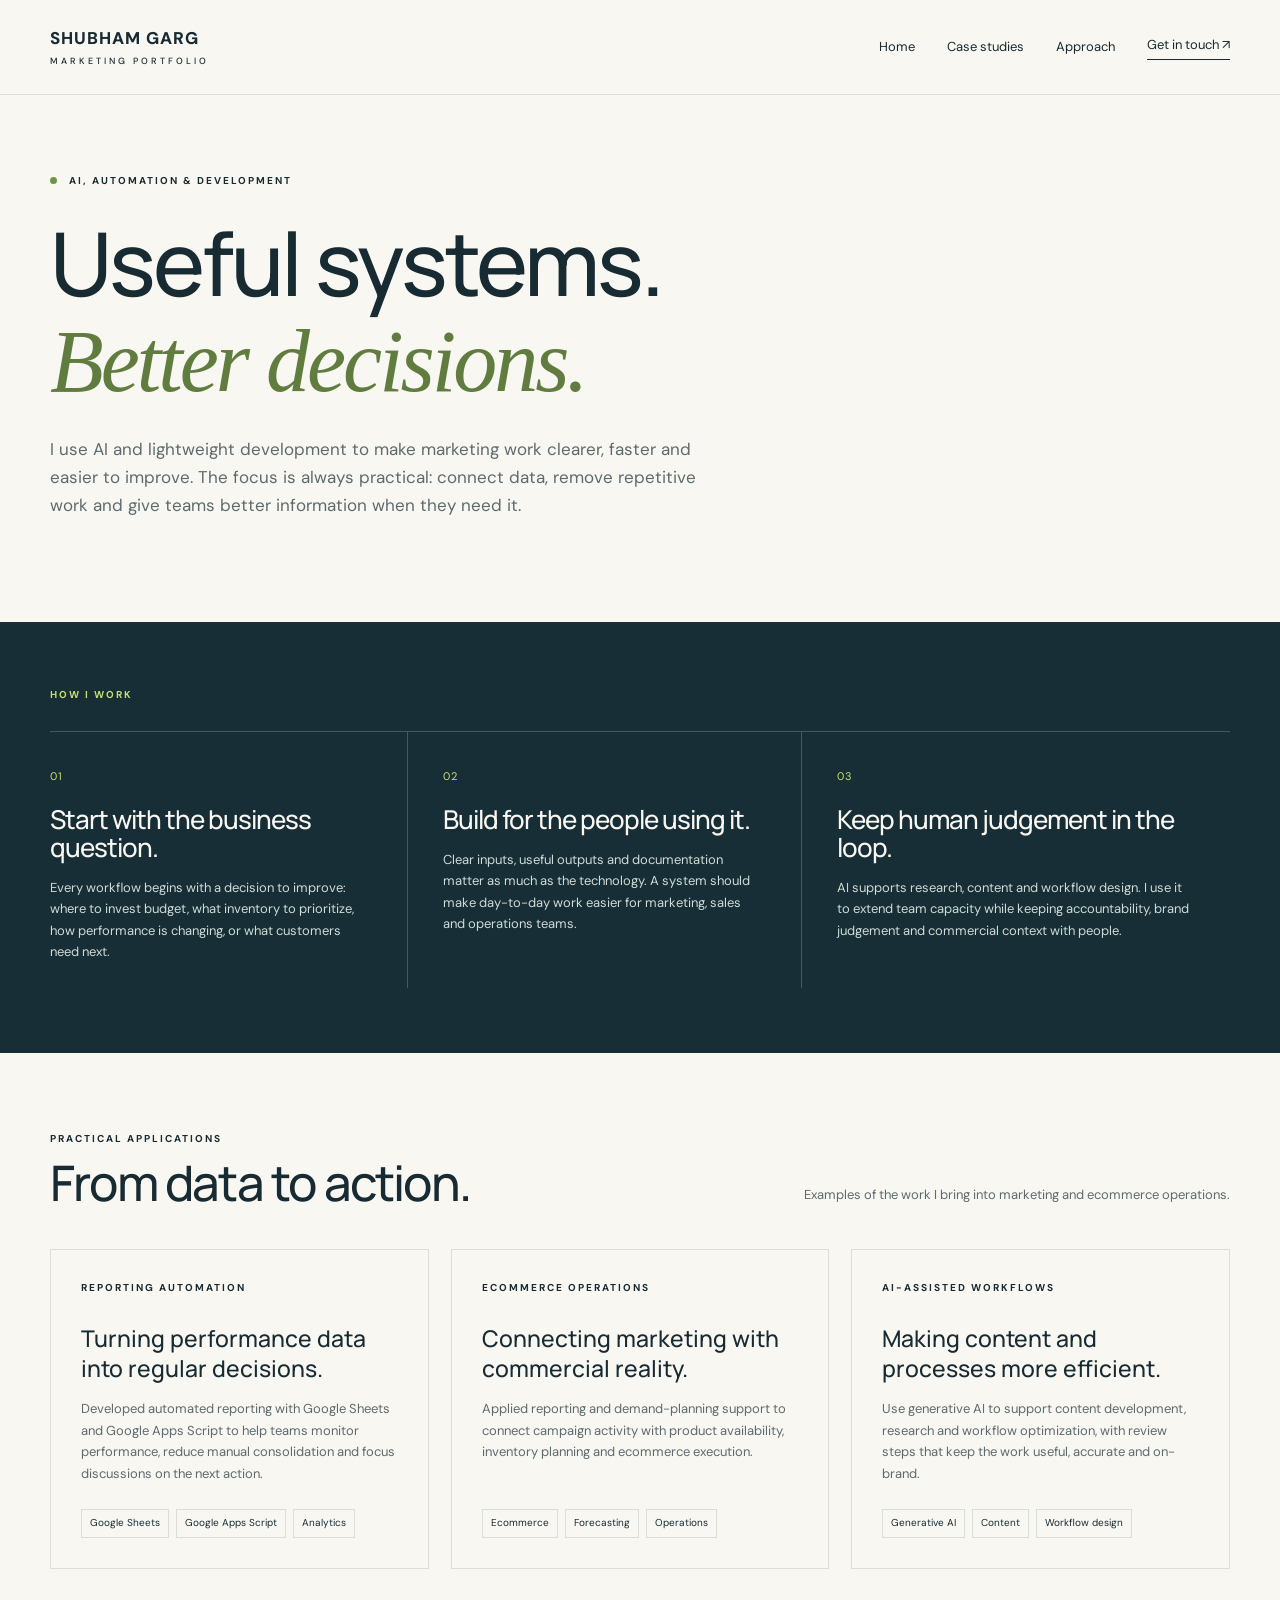
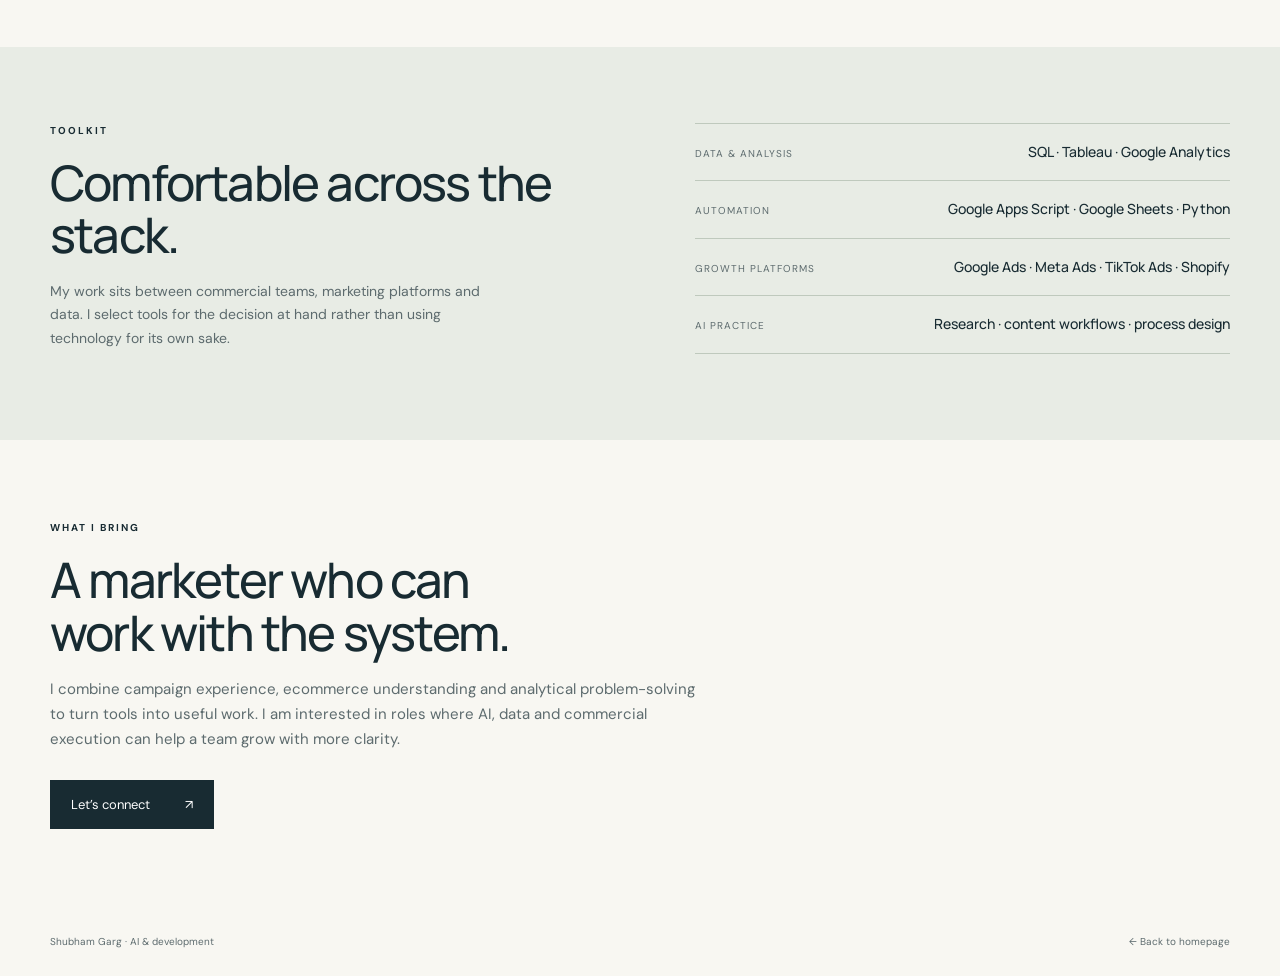
==== ai-development.html @ 8129e5fc "Add AI and development portfolio page" ====
<!doctype html>
<html lang="en">
<head>
  <meta charset="utf-8"><meta name="viewport" content="width=device-width, initial-scale=1">
  <title>AI & Development | Shubham Garg</title>
  <meta name="description" content="How Shubham Garg uses AI, analytics and automation to improve marketing and ecommerce work.">
  <link rel="stylesheet" href="styles.css"><link rel="stylesheet" href="ai-development.css">
</head>
<body>
<a class="skip" href="#main">Skip to content</a>
<header><a class="wordmark" href="index.html">SHUBHAM GARG<span>MARKETING PORTFOLIO</span></a><nav aria-label="Main navigation"><a href="index.html">Home</a><a href="portfolio.html">Case studies</a><a href="#approach">Approach</a><a class="nav-contact" href="index.html#contact">Get in touch ↗</a></nav></header>
<main id="main">
  <section class="ai-hero wrap"><p class="eyebrow"><span class="dot"></span> AI, AUTOMATION & DEVELOPMENT</p><h1>Useful systems.<br><em>Better decisions.</em></h1><p>I use AI and lightweight development to make marketing work clearer, faster and easier to improve. The focus is always practical: connect data, remove repetitive work and give teams better information when they need it.</p></section>
  <section id="approach" class="ai-principles"><div class="wrap"><p class="eyebrow">HOW I WORK</p><div class="principle-grid"><article><span>01</span><h2>Start with the business question.</h2><p>Every workflow begins with a decision to improve: where to invest budget, what inventory to prioritize, how performance is changing, or what customers need next.</p></article><article><span>02</span><h2>Build for the people using it.</h2><p>Clear inputs, useful outputs and documentation matter as much as the technology. A system should make day-to-day work easier for marketing, sales and operations teams.</p></article><article><span>03</span><h2>Keep human judgement in the loop.</h2><p>AI supports research, content and workflow design. I use it to extend team capacity while keeping accountability, brand judgement and commercial context with people.</p></article></div></div></section>
  <section class="section wrap"><div class="section-heading"><div><p class="eyebrow">PRACTICAL APPLICATIONS</p><h2>From data to action.</h2></div><p>Examples of the work I bring into marketing and ecommerce operations.</p></div><div class="application-grid"><article><p class="eyebrow">REPORTING AUTOMATION</p><h3>Turning performance data into regular decisions.</h3><p>Developed automated reporting with Google Sheets and Google Apps Script to help teams monitor performance, reduce manual consolidation and focus discussions on the next action.</p><div class="tags"><span>Google Sheets</span><span>Google Apps Script</span><span>Analytics</span></div></article><article><p class="eyebrow">ECOMMERCE OPERATIONS</p><h3>Connecting marketing with commercial reality.</h3><p>Applied reporting and demand-planning support to connect campaign activity with product availability, inventory planning and ecommerce execution.</p><div class="tags"><span>Ecommerce</span><span>Forecasting</span><span>Operations</span></div></article><article><p class="eyebrow">AI-ASSISTED WORKFLOWS</p><h3>Making content and processes more efficient.</h3><p>Use generative AI to support content development, research and workflow optimization, with review steps that keep the work useful, accurate and on-brand.</p><div class="tags"><span>Generative AI</span><span>Content</span><span>Workflow design</span></div></article></div></section>
  <section class="toolkit"><div class="wrap toolkit-grid"><div><p class="eyebrow">TOOLKIT</p><h2>Comfortable across the stack.</h2><p>My work sits between commercial teams, marketing platforms and data. I select tools for the decision at hand rather than using technology for its own sake.</p></div><div class="tool-list"><div><span>Data & analysis</span><strong>SQL · Tableau · Google Analytics</strong></div><div><span>Automation</span><strong>Google Apps Script · Google Sheets · Python</strong></div><div><span>Growth platforms</span><strong>Google Ads · Meta Ads · TikTok Ads · Shopify</strong></div><div><span>AI practice</span><strong>Research · content workflows · process design</strong></div></div></div></section>
  <section class="ai-close wrap"><p class="eyebrow">WHAT I BRING</p><h2>A marketer who can<br>work with the system.</h2><p>I combine campaign experience, ecommerce understanding and analytical problem-solving to turn tools into useful work. I am interested in roles where AI, data and commercial execution can help a team grow with more clarity.</p><a class="button" href="index.html#contact">Let’s connect <span>↗</span></a></section>
</main>
<footer class="wrap"><span>Shubham Garg · AI & development</span><a href="index.html">← Back to homepage</a></footer>
</body></html>
---- styles.css ----
@import url('https://fonts.googleapis.com/css2?family=DM+Sans:wght@400;500;600;700&family=Manrope:wght@400;500;600;700;800&display=swap');
:root{--ink:#182b32;--paper:#f8f7f2;--muted:#5d6b6e;--line:#d9deda;--green:#c7df70;--navy:#172e37}*{box-sizing:border-box}html{scroll-behavior:smooth;scroll-padding-top:90px}body{margin:0;background:var(--paper);color:var(--ink);font-family:'DM Sans',Arial,sans-serif;line-height:1.65}a{color:inherit;text-decoration:none}a:hover{text-decoration:underline;text-underline-offset:5px}button,summary,a{-webkit-tap-highlight-color:transparent}a:focus-visible,summary:focus-visible{outline:3px solid #769b27;outline-offset:6px}.wrap{max-width:1240px;width:calc(100% - 100px);margin:auto}header{max-width:1440px;margin:auto;padding:27px 50px;display:flex;align-items:center;justify-content:space-between;border-bottom:1px solid var(--line);gap:24px}.wordmark{font-size:17px;font-weight:800;letter-spacing:1px;line-height:1.35}.wordmark span{display:block;font-size:9px;letter-spacing:3px;font-weight:500;margin-top:5px}nav{display:flex;gap:32px;align-items:center;font-size:13px}.nav-contact{border-bottom:1px solid;padding-bottom:4px}.hero{display:grid;grid-template-columns:1.4fr 1fr;gap:70px;padding-block:82px 76px;align-items:center}.eyebrow{font-size:10px;letter-spacing:2px;font-weight:700;line-height:1.6}.dot{display:inline-block;width:7px;height:7px;background:#739444;border-radius:50%;margin-right:8px}h1,h2,h3,h4,p{margin-top:0}h1,h2{font-family:Manrope,Arial,sans-serif;font-weight:500;letter-spacing:-3px;line-height:1.08}h1{font-size:clamp(48px,6vw,82px);margin:28px 0}em{font-family:Georgia,serif;font-weight:400}h1 em{color:#617c3f}.role{font-size:18px;font-weight:600;margin-bottom:14px}.intro{max-width:540px;color:var(--muted);font-size:15px}.actions{display:flex;gap:28px;align-items:center;margin-top:30px}.button{background:var(--ink);color:white;padding:14px 21px;font-size:13px;display:inline-flex;gap:35px;align-items:center}.button:hover{background:#314b53;text-decoration:none}.text-link{font-size:13px;border-bottom:1px solid;padding-bottom:5px}.hero-panel{background:var(--navy);color:var(--paper);min-height:446px;padding:29px;position:relative;overflow:hidden}.hero-panel>.eyebrow{color:#d0dbd5}.orb{height:275px;position:relative;display:grid;place-items:center}.orb:before,.orb i,.orb b{content:'';position:absolute;width:215px;height:215px;border:1px solid #c7df7070;border-radius:50%;transform:rotate(-30deg) scaleX(.56)}.orb i{transform:rotate(30deg) scaleX(.56)}.orb b{transform:rotate(90deg) scaleX(.56)}.orb:after{content:'';position:absolute;width:190px;height:190px;background:radial-gradient(circle,#c7df7014,transparent 65%);border-radius:50%;border:1px solid #c7df7033}.orb span{font-family:Georgia,serif;font-size:61px;font-style:italic;color:var(--green)}.panel-bottom{border-top:1px solid #ffffff26;padding-top:20px;display:flex;justify-content:space-between;align-items:end}.panel-bottom>span{font-family:Manrope,sans-serif;line-height:1.3;font-size:22px}.panel-bottom small{font-size:10px;color:#b9c8cb;text-align:right}.results{border-top:1px solid var(--line);border-bottom:1px solid var(--line);display:grid;grid-template-columns:1.25fr 1fr 1fr 1fr;gap:30px;padding-block:32px;align-items:center}.results h2{font-size:23px;letter-spacing:-.7px;margin-bottom:0}.results-label .eyebrow{font-size:8px;display:block;margin-bottom:12px}.results strong{font-family:Manrope,sans-serif;font-size:42px;font-weight:500;line-height:1.2}.results p{font-size:12px;margin:7px 0 0}.results small{font-size:10px;color:var(--muted)}.brands{padding-block:42px 58px}.brands>.eyebrow{color:var(--muted)}.brands>div{display:flex;justify-content:space-between;gap:20px;align-items:center;flex-wrap:wrap;font-family:Manrope,sans-serif;font-size:19px;font-weight:700;margin:22px 0}.fine{font-size:10px;color:var(--muted);margin-bottom:0}.section{padding-block:78px}.work{background:#eef0ea}.section-heading{display:flex;justify-content:space-between;align-items:end;gap:40px;margin-bottom:40px}h2{font-size:clamp(32px,4vw,49px);letter-spacing:-1.8px;margin-bottom:0}.section-heading>p{font-size:13px;color:var(--muted);margin-bottom:4px}.cases{display:grid;grid-template-columns:1fr 1fr;gap:24px;margin-bottom:30px}.case{background:var(--paper);border:1px solid #dce0d7}.case-banner{height:145px;padding:25px 28px;display:flex;align-items:end;justify-content:space-between;position:relative;overflow:hidden;background:var(--tone);color:var(--on,#fff)}.case-banner:after{content:'';width:200px;height:200px;border:1px solid currentColor;border-radius:50%;position:absolute;right:-50px;top:-75px;opacity:.15}.case-brand{font-family:Georgia,serif;font-size:32px;line-height:1.15;max-width:80%}.case-number{font-size:11px;opacity:.7}.case-body{padding:25px 28px}.case-meta{font-size:10px;letter-spacing:.5px;color:var(--muted)}.case h3{font-size:20px;line-height:1.3;font-weight:500;margin:10px 0}.case-description{font-size:13px;color:var(--muted);margin-bottom:18px}.outcome{display:flex;align-items:baseline;gap:11px;border-top:1px solid var(--line);padding-top:17px;margin-bottom:14px}.outcome strong{font:500 27px Manrope,sans-serif}.outcome span{font-size:11px;color:var(--muted)}details{font-size:13px}summary{cursor:pointer;font-size:12px;font-weight:600;list-style:none;display:flex;justify-content:space-between}summary:after{content:'+';font-size:17px}details[open] summary:after{content:'−'}details p{margin:15px 0 0;color:var(--muted)}.jobs{border-top:1px solid var(--line)}.job{display:grid;grid-template-columns:30% 1fr;gap:40px;padding:30px 0;border-bottom:1px solid var(--line)}.job .date{font-size:11px;letter-spacing:.5px;color:var(--muted)}.job h3{font-size:20px;font-weight:500;margin-bottom:4px}.job h4{font-size:14px;margin:0 0 12px;font-weight:500}.job p,.job li{font-size:13px;color:var(--muted)}.job ul{margin:0;padding-left:17px}.job li+li{margin-top:6px}.job-location{display:block;font-size:11px;margin-top:8px;color:var(--muted)}.about{background:#ecefe9}.about-grid{display:grid;grid-template-columns:1.25fr 1fr;gap:100px}.about-intro{color:var(--muted);font-size:14px;margin:24px 0 30px}.skill-group{padding:20px 0;border-top:1px solid #cdd5ca}.skill-group h3,.education>h3{font-size:13px;margin-bottom:12px}.skill-group p{font-size:13px;color:var(--muted);margin:0}.chips{display:flex;flex-wrap:wrap;gap:7px}.chips span{font-size:11px;border:1px solid #cbd3c7;padding:5px 9px}.education{padding-top:6px}.education article{padding:13px 0;border-bottom:1px solid #cdd5ca}.education small{font-size:9px;color:var(--muted);letter-spacing:1px}.education h4{font-weight:500;font-size:16px;margin:5px 0}.education p{font-size:12px;color:var(--muted);margin-bottom:0}.cert-title{margin-top:25px}.contact{background:var(--navy);color:var(--paper);padding:75px 0}.contact .eyebrow{color:var(--green)}.contact h2{font-size:clamp(37px,5vw,64px);margin:25px 0}.contact h2 em{color:var(--green)}.contact p:not(.eyebrow){font-size:14px;color:#b9c8cb}.email{display:inline-block;font-size:clamp(15px,2.5vw,28px);border-bottom:1px solid #7b8c8d;padding-bottom:6px;margin:9px 0 28px}.contact-links{display:flex;gap:27px;font-size:12px}.contact-links span{margin-left:auto;color:#b9c8cb}footer{display:flex;justify-content:space-between;gap:15px;font-size:10px;padding-block:25px;color:var(--muted)}.skip{position:absolute;top:-100px;background:white;padding:10px;z-index:2}.skip:focus{top:5px}@media(min-width:1500px){.hero{padding-block:100px}}@media(max-width:900px){.wrap{width:calc(100% - 48px)}header{padding:23px 24px}nav{gap:17px}.hero{gap:28px;padding-block:50px}.hero-panel{min-height:400px;padding:23px}.orb{height:235px}.results{grid-template-columns:1fr 1fr}.results-label{grid-column:1/-1}.about-grid{gap:45px}.section-heading{align-items:start}.section-heading>p{max-width:220px}.case-brand{font-size:27px}}@media(max-width:600px){header{align-items:start;flex-direction:column;gap:17px}nav{width:100%;justify-content:space-between;font-size:11px;gap:9px}.hero{grid-template-columns:1fr;gap:35px}.hero h1{font-size:58px}.hero-panel{min-height:340px}.orb{height:200px}.orb:before,.orb i,.orb b{height:175px;width:175px}.orb:after{width:155px;height:155px}.results{gap:25px 15px}.results strong{font-size:34px}.results>div:last-child{grid-column:2}.results-label{grid-column:auto}.results-label h2{font-size:22px}.brands>div{font-size:16px;justify-content:start;column-gap:25px}.section{padding-block:50px}.section-heading{display:block;margin-bottom:27px}.section-heading>p{max-width:none;margin-top:20px}.cases{grid-template-columns:1fr}.case-banner{height:128px}.job{grid-template-columns:1fr;gap:13px;padding:25px 0}.job-location{display:inline;margin-left:8px}.about-grid{grid-template-columns:1fr;gap:30px}.contact{padding:50px 0}footer{flex-wrap:wrap}footer>span:nth-child(2){display:none}}@media(prefers-reduced-motion:reduce){html{scroll-behavior:auto}}@media print{header,.hero-panel,.actions,.contact,footer,summary{display:none}.wrap{width:100%}.section{padding:20px 0}.cases{display:block}.case{break-inside:avoid;margin-bottom:15px}details>p{display:block!important}body{background:#fff}.case-banner{height:auto;color:#000;background:white}.hero{display:block;padding:20px 0}}
---- ai-development.css ----
.ai-hero{padding:78px 0 86px;max-width:1240px}.ai-hero h1{font-size:clamp(50px,7vw,88px);margin:26px 0}.ai-hero>p:last-child{max-width:680px;font-size:17px;color:var(--muted)}.ai-principles{background:var(--navy);color:var(--paper);padding:65px 0}.ai-principles .eyebrow{color:var(--green)}.principle-grid{display:grid;grid-template-columns:repeat(3,1fr);gap:0;margin-top:28px;border-top:1px solid #ffffff33}.principle-grid article{padding:30px 35px 12px 0;margin-right:35px;border-right:1px solid #ffffff33}.principle-grid article:last-child{border:0;margin-right:0}.principle-grid span{font-size:11px;color:var(--green);letter-spacing:1px}.principle-grid h2{font-size:26px;letter-spacing:-1px;margin:16px 0}.principle-grid p{font-size:13px;color:#d0dbd5}.application-grid{display:grid;grid-template-columns:repeat(3,1fr);gap:22px}.application-grid article{border:1px solid var(--line);padding:30px;display:flex;flex-direction:column;min-height:300px}.application-grid h3{font:500 23px Manrope,Arial,sans-serif;line-height:1.3;margin:18px 0 14px}.application-grid article>p:not(.eyebrow){font-size:13px;color:var(--muted);margin-bottom:auto}.tags{display:flex;flex-wrap:wrap;gap:7px;margin-top:25px}.tags span{border:1px solid var(--line);font-size:10px;padding:5px 8px}.toolkit{background:#e8ece5;padding:76px 0}.toolkit-grid{display:grid;grid-template-columns:1fr 1fr;gap:110px}.toolkit h2{margin:18px 0}.toolkit p:not(.eyebrow){font-size:14px;color:var(--muted);max-width:430px}.tool-list{border-top:1px solid #bfc9bd}.tool-list div{padding:18px 0;border-bottom:1px solid #bfc9bd;display:flex;justify-content:space-between;gap:25px;align-items:baseline}.tool-list span{font-size:10px;letter-spacing:1px;text-transform:uppercase;color:var(--muted)}.tool-list strong{font:500 14px Manrope,Arial,sans-serif;text-align:right}.ai-close{padding:80px 0}.ai-close h2{margin:18px 0}.ai-close>p:not(.eyebrow){color:var(--muted);max-width:650px;font-size:15px;margin-bottom:28px}@media(max-width:800px){.principle-grid,.application-grid,.toolkit-grid{grid-template-columns:1fr}.principle-grid article{border-right:0;border-bottom:1px solid #ffffff33;margin:0;padding:26px 0}.toolkit-grid{gap:35px}.application-grid article{min-height:auto}.ai-hero{padding:52px 0}.tool-list div{display:block}.tool-list strong{display:block;text-align:left;margin-top:6px}.ai-close{padding:55px 0}}
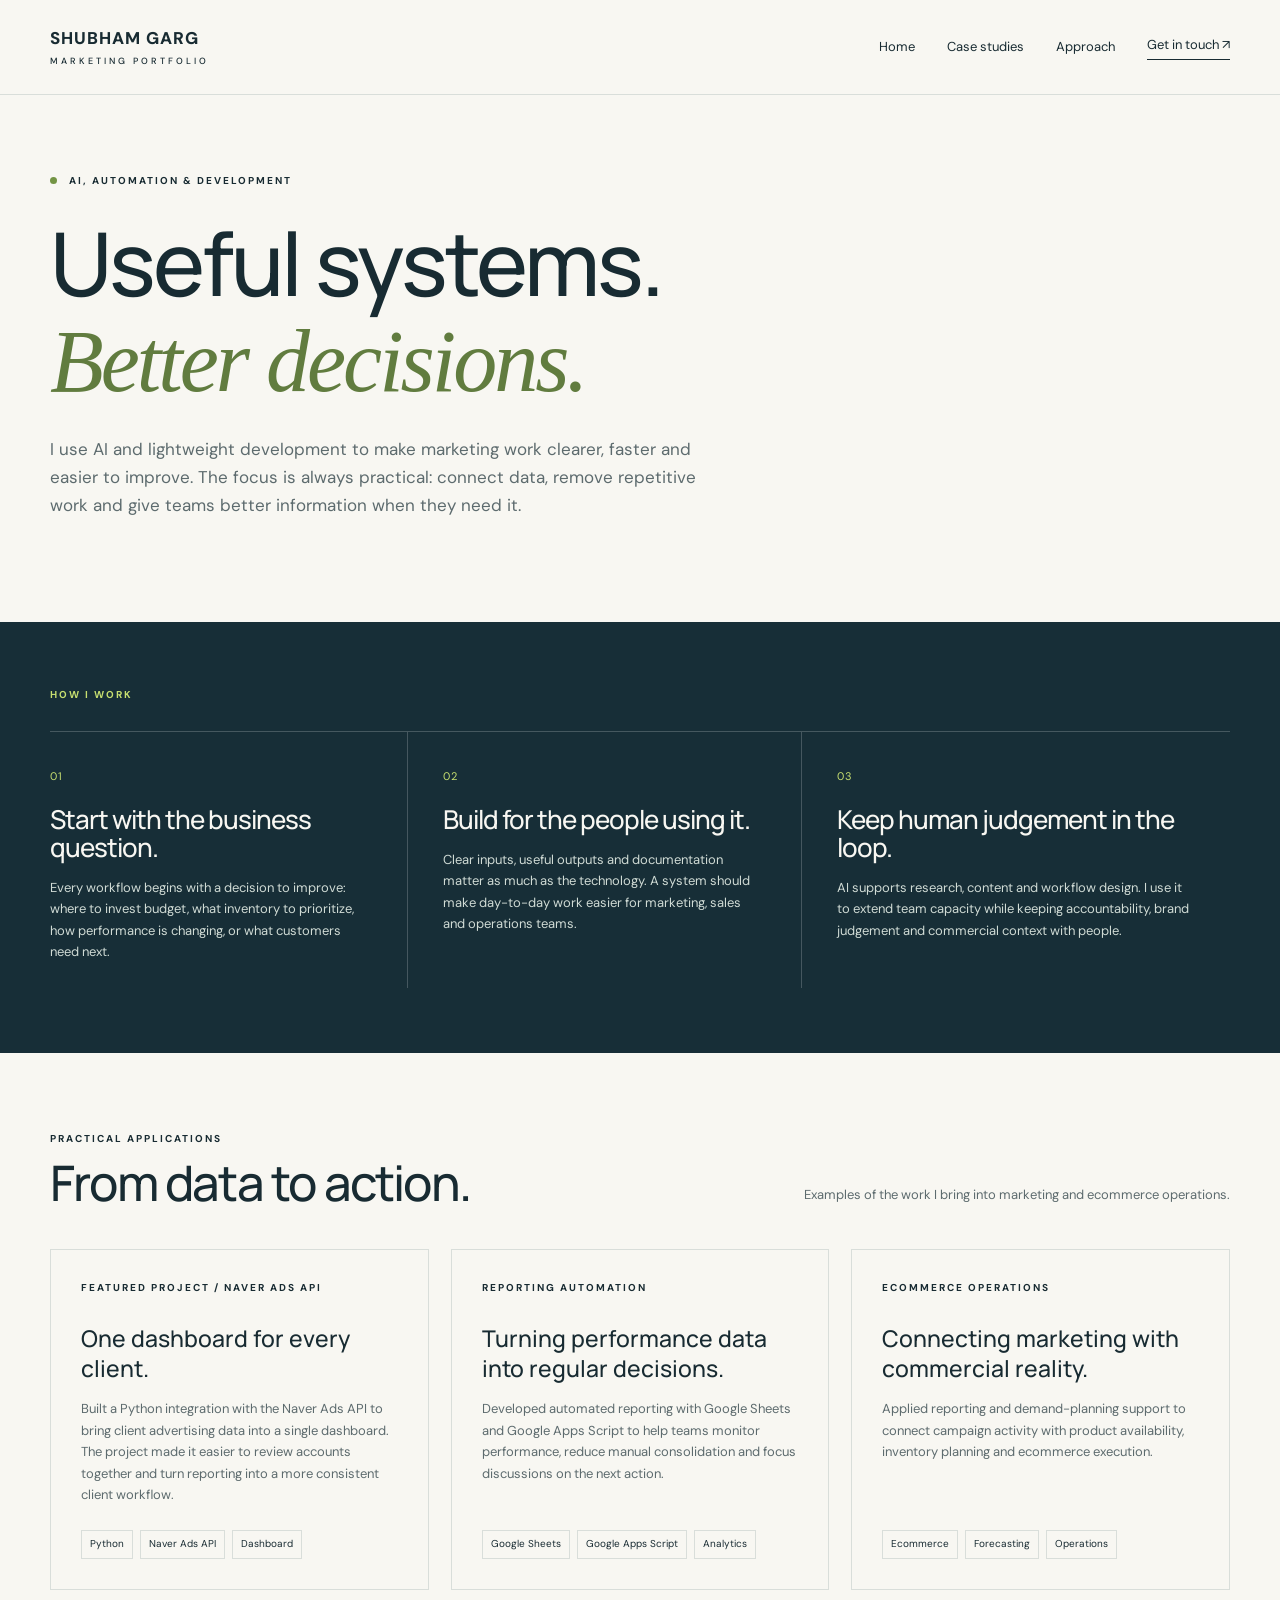
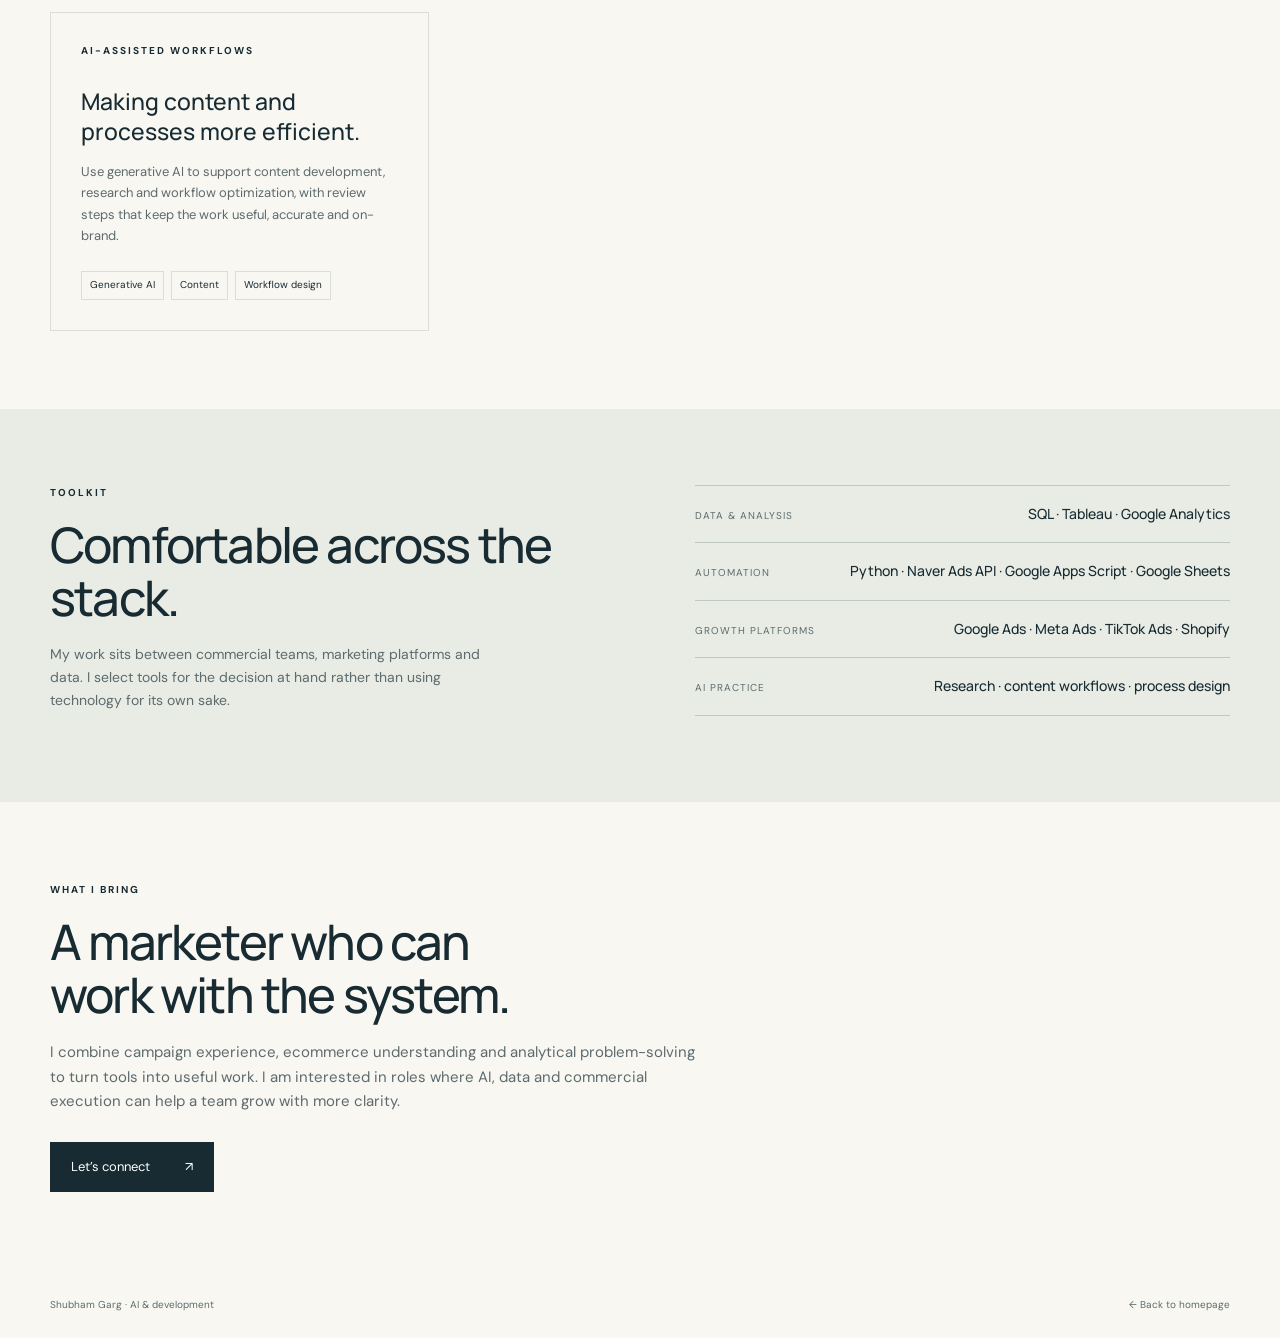
==== commit e2d997c0: "Feature Naver Ads API dashboard project" ====
--- a/ai-development.html
+++ b/ai-development.html
@@ -12,8 +12,8 @@
 <main id="main">
   <section class="ai-hero wrap"><p class="eyebrow"><span class="dot"></span> AI, AUTOMATION & DEVELOPMENT</p><h1>Useful systems.<br><em>Better decisions.</em></h1><p>I use AI and lightweight development to make marketing work clearer, faster and easier to improve. The focus is always practical: connect data, remove repetitive work and give teams better information when they need it.</p></section>
   <section id="approach" class="ai-principles"><div class="wrap"><p class="eyebrow">HOW I WORK</p><div class="principle-grid"><article><span>01</span><h2>Start with the business question.</h2><p>Every workflow begins with a decision to improve: where to invest budget, what inventory to prioritize, how performance is changing, or what customers need next.</p></article><article><span>02</span><h2>Build for the people using it.</h2><p>Clear inputs, useful outputs and documentation matter as much as the technology. A system should make day-to-day work easier for marketing, sales and operations teams.</p></article><article><span>03</span><h2>Keep human judgement in the loop.</h2><p>AI supports research, content and workflow design. I use it to extend team capacity while keeping accountability, brand judgement and commercial context with people.</p></article></div></div></section>
-  <section class="section wrap"><div class="section-heading"><div><p class="eyebrow">PRACTICAL APPLICATIONS</p><h2>From data to action.</h2></div><p>Examples of the work I bring into marketing and ecommerce operations.</p></div><div class="application-grid"><article><p class="eyebrow">REPORTING AUTOMATION</p><h3>Turning performance data into regular decisions.</h3><p>Developed automated reporting with Google Sheets and Google Apps Script to help teams monitor performance, reduce manual consolidation and focus discussions on the next action.</p><div class="tags"><span>Google Sheets</span><span>Google Apps Script</span><span>Analytics</span></div></article><article><p class="eyebrow">ECOMMERCE OPERATIONS</p><h3>Connecting marketing with commercial reality.</h3><p>Applied reporting and demand-planning support to connect campaign activity with product availability, inventory planning and ecommerce execution.</p><div class="tags"><span>Ecommerce</span><span>Forecasting</span><span>Operations</span></div></article><article><p class="eyebrow">AI-ASSISTED WORKFLOWS</p><h3>Making content and processes more efficient.</h3><p>Use generative AI to support content development, research and workflow optimization, with review steps that keep the work useful, accurate and on-brand.</p><div class="tags"><span>Generative AI</span><span>Content</span><span>Workflow design</span></div></article></div></section>
-  <section class="toolkit"><div class="wrap toolkit-grid"><div><p class="eyebrow">TOOLKIT</p><h2>Comfortable across the stack.</h2><p>My work sits between commercial teams, marketing platforms and data. I select tools for the decision at hand rather than using technology for its own sake.</p></div><div class="tool-list"><div><span>Data & analysis</span><strong>SQL · Tableau · Google Analytics</strong></div><div><span>Automation</span><strong>Google Apps Script · Google Sheets · Python</strong></div><div><span>Growth platforms</span><strong>Google Ads · Meta Ads · TikTok Ads · Shopify</strong></div><div><span>AI practice</span><strong>Research · content workflows · process design</strong></div></div></div></section>
+  <section class="section wrap"><div class="section-heading"><div><p class="eyebrow">PRACTICAL APPLICATIONS</p><h2>From data to action.</h2></div><p>Examples of the work I bring into marketing and ecommerce operations.</p></div><div class="application-grid"><article><p class="eyebrow">FEATURED PROJECT / NAVER ADS API</p><h3>One dashboard for every client.</h3><p>Built a Python integration with the Naver Ads API to bring client advertising data into a single dashboard. The project made it easier to review accounts together and turn reporting into a more consistent client workflow.</p><div class="tags"><span>Python</span><span>Naver Ads API</span><span>Dashboard</span></div></article><article><p class="eyebrow">REPORTING AUTOMATION</p><h3>Turning performance data into regular decisions.</h3><p>Developed automated reporting with Google Sheets and Google Apps Script to help teams monitor performance, reduce manual consolidation and focus discussions on the next action.</p><div class="tags"><span>Google Sheets</span><span>Google Apps Script</span><span>Analytics</span></div></article><article><p class="eyebrow">ECOMMERCE OPERATIONS</p><h3>Connecting marketing with commercial reality.</h3><p>Applied reporting and demand-planning support to connect campaign activity with product availability, inventory planning and ecommerce execution.</p><div class="tags"><span>Ecommerce</span><span>Forecasting</span><span>Operations</span></div></article><article><p class="eyebrow">AI-ASSISTED WORKFLOWS</p><h3>Making content and processes more efficient.</h3><p>Use generative AI to support content development, research and workflow optimization, with review steps that keep the work useful, accurate and on-brand.</p><div class="tags"><span>Generative AI</span><span>Content</span><span>Workflow design</span></div></article></div></section>
+  <section class="toolkit"><div class="wrap toolkit-grid"><div><p class="eyebrow">TOOLKIT</p><h2>Comfortable across the stack.</h2><p>My work sits between commercial teams, marketing platforms and data. I select tools for the decision at hand rather than using technology for its own sake.</p></div><div class="tool-list"><div><span>Data & analysis</span><strong>SQL · Tableau · Google Analytics</strong></div><div><span>Automation</span><strong>Python · Naver Ads API · Google Apps Script · Google Sheets</strong></div><div><span>Growth platforms</span><strong>Google Ads · Meta Ads · TikTok Ads · Shopify</strong></div><div><span>AI practice</span><strong>Research · content workflows · process design</strong></div></div></div></section>
   <section class="ai-close wrap"><p class="eyebrow">WHAT I BRING</p><h2>A marketer who can<br>work with the system.</h2><p>I combine campaign experience, ecommerce understanding and analytical problem-solving to turn tools into useful work. I am interested in roles where AI, data and commercial execution can help a team grow with more clarity.</p><a class="button" href="index.html#contact">Let’s connect <span>↗</span></a></section>
 </main>
 <footer class="wrap"><span>Shubham Garg · AI & development</span><a href="index.html">← Back to homepage</a></footer>
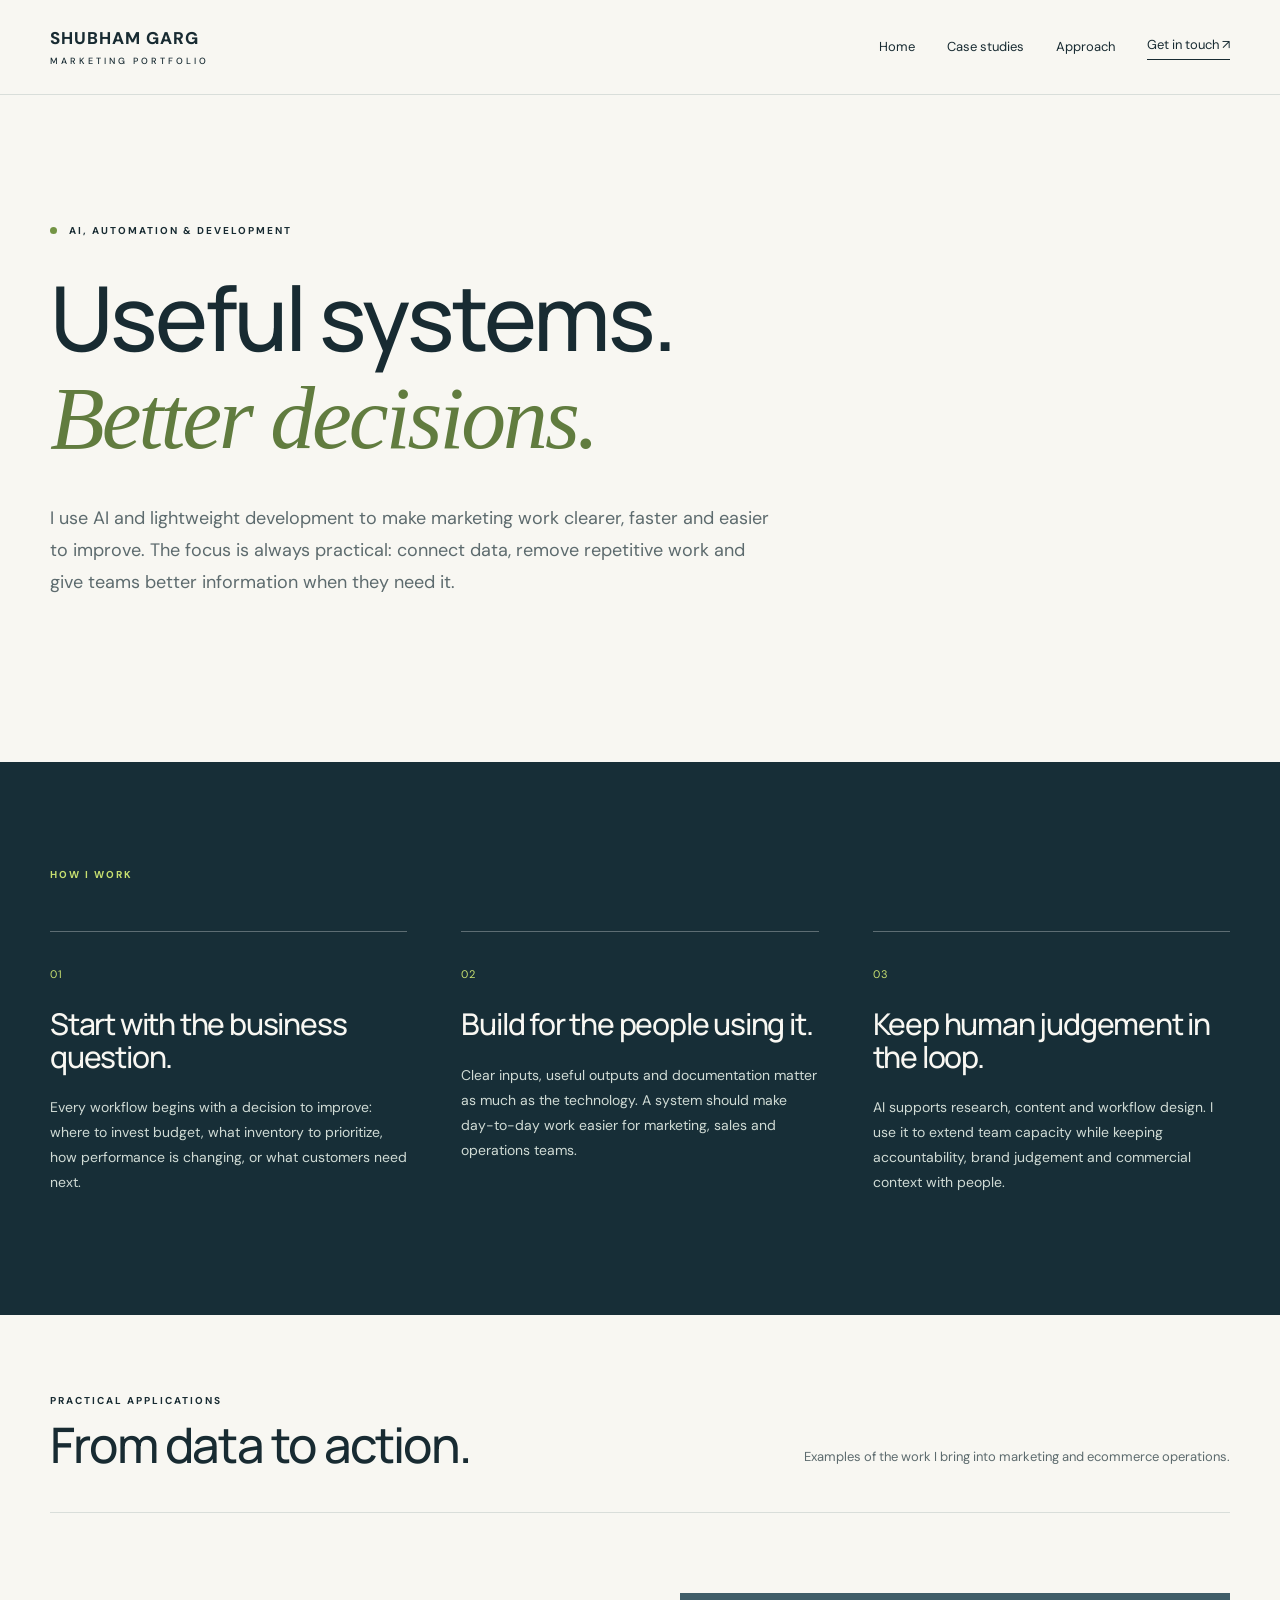
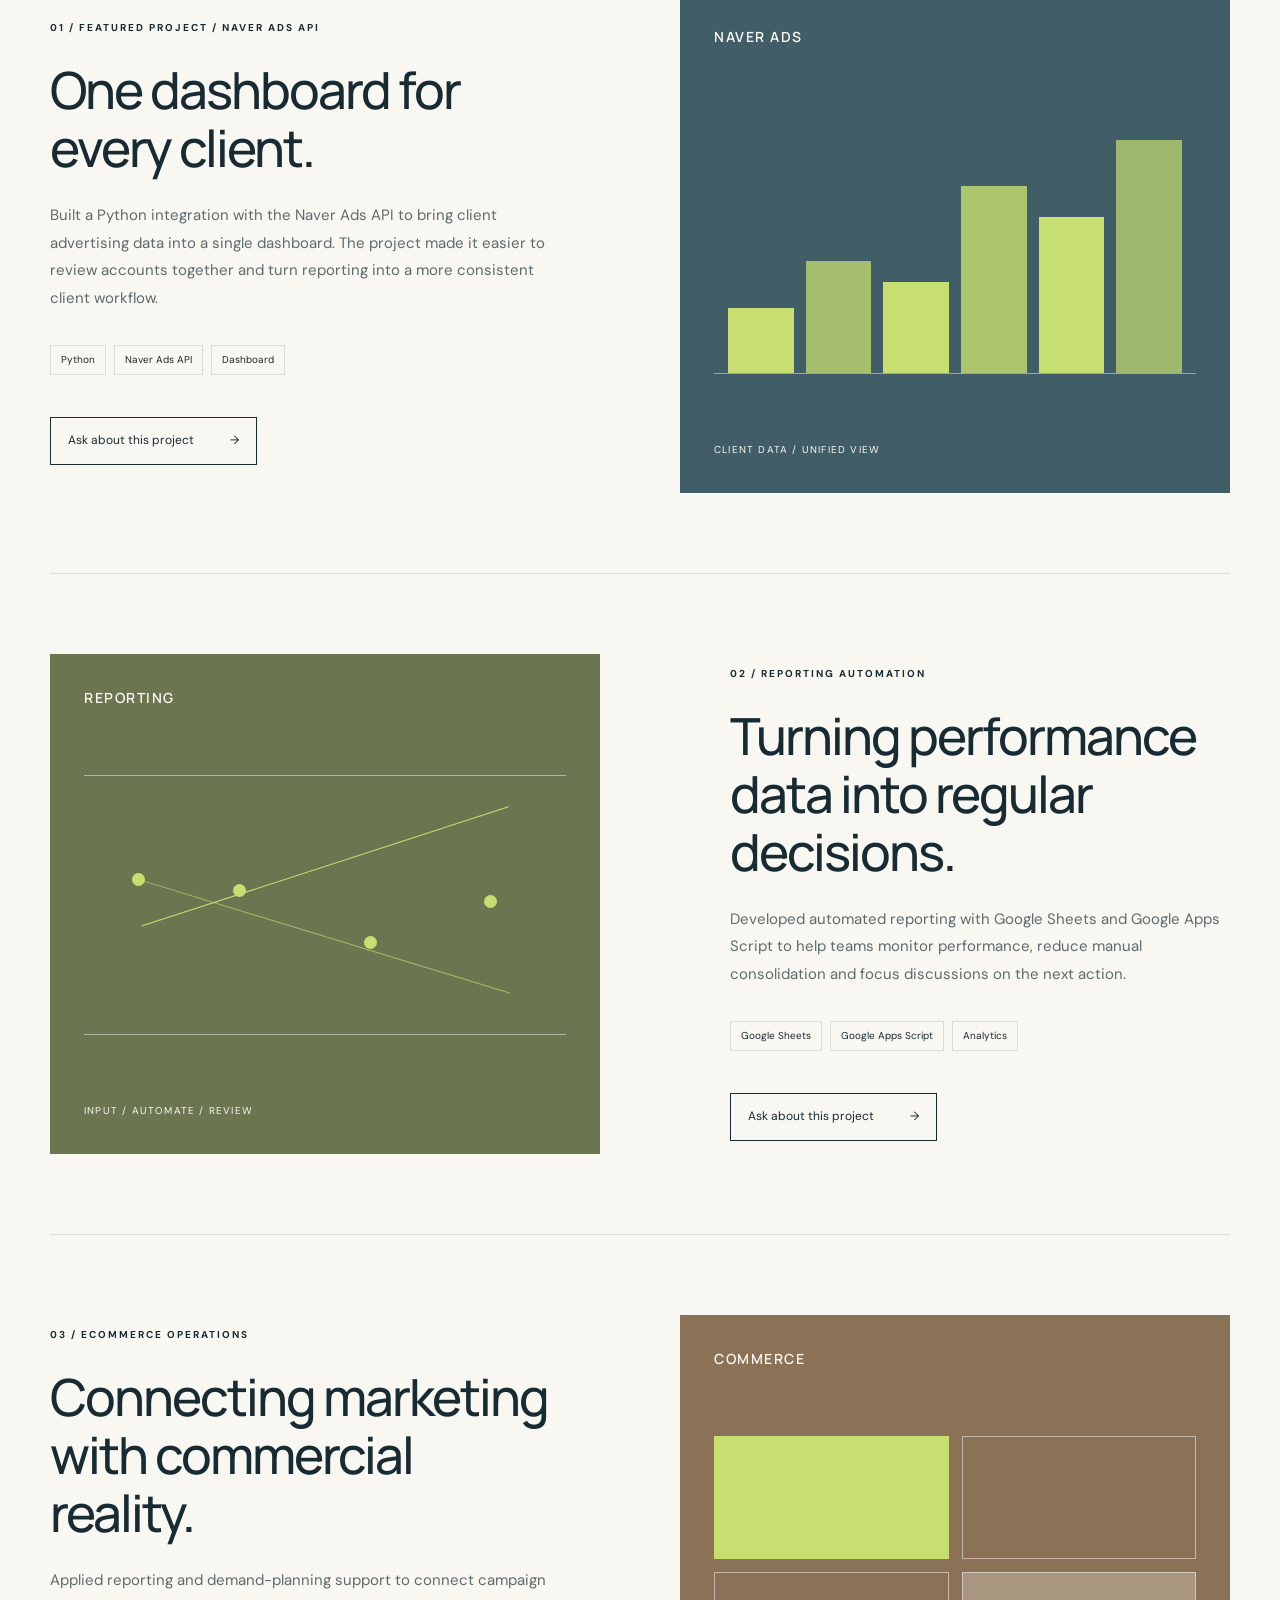
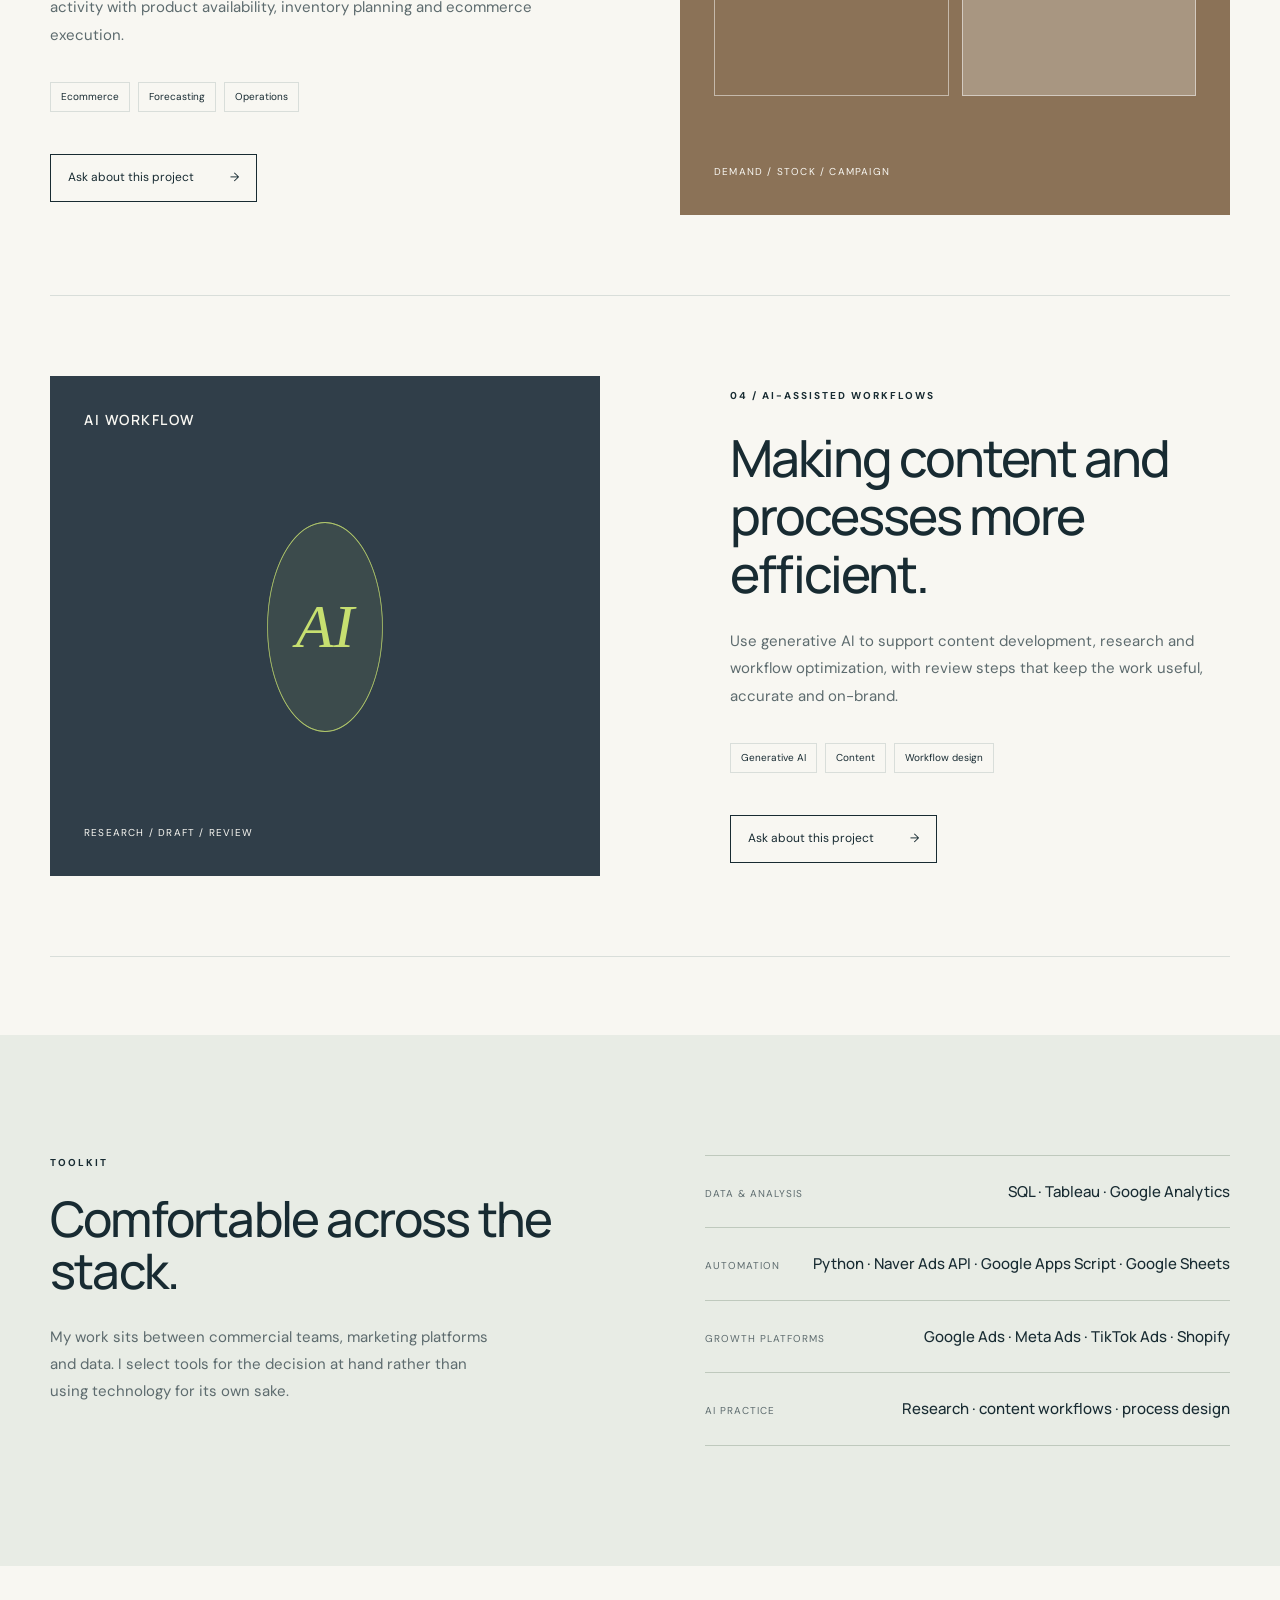
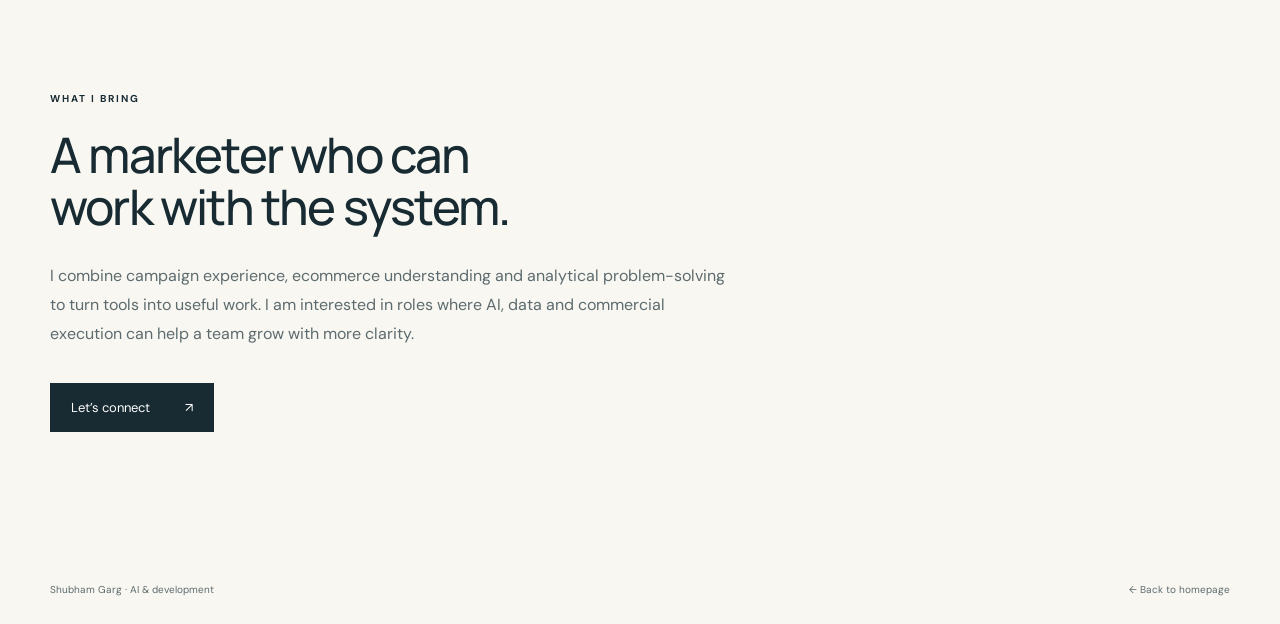
==== commit 2d349348: "Use spacious editorial sections for AI projects" ====
--- a/ai-development.html
+++ b/ai-development.html
@@ -12,7 +12,7 @@
 <main id="main">
   <section class="ai-hero wrap"><p class="eyebrow"><span class="dot"></span> AI, AUTOMATION & DEVELOPMENT</p><h1>Useful systems.<br><em>Better decisions.</em></h1><p>I use AI and lightweight development to make marketing work clearer, faster and easier to improve. The focus is always practical: connect data, remove repetitive work and give teams better information when they need it.</p></section>
   <section id="approach" class="ai-principles"><div class="wrap"><p class="eyebrow">HOW I WORK</p><div class="principle-grid"><article><span>01</span><h2>Start with the business question.</h2><p>Every workflow begins with a decision to improve: where to invest budget, what inventory to prioritize, how performance is changing, or what customers need next.</p></article><article><span>02</span><h2>Build for the people using it.</h2><p>Clear inputs, useful outputs and documentation matter as much as the technology. A system should make day-to-day work easier for marketing, sales and operations teams.</p></article><article><span>03</span><h2>Keep human judgement in the loop.</h2><p>AI supports research, content and workflow design. I use it to extend team capacity while keeping accountability, brand judgement and commercial context with people.</p></article></div></div></section>
-  <section class="section wrap"><div class="section-heading"><div><p class="eyebrow">PRACTICAL APPLICATIONS</p><h2>From data to action.</h2></div><p>Examples of the work I bring into marketing and ecommerce operations.</p></div><div class="application-grid"><article><p class="eyebrow">FEATURED PROJECT / NAVER ADS API</p><h3>One dashboard for every client.</h3><p>Built a Python integration with the Naver Ads API to bring client advertising data into a single dashboard. The project made it easier to review accounts together and turn reporting into a more consistent client workflow.</p><div class="tags"><span>Python</span><span>Naver Ads API</span><span>Dashboard</span></div></article><article><p class="eyebrow">REPORTING AUTOMATION</p><h3>Turning performance data into regular decisions.</h3><p>Developed automated reporting with Google Sheets and Google Apps Script to help teams monitor performance, reduce manual consolidation and focus discussions on the next action.</p><div class="tags"><span>Google Sheets</span><span>Google Apps Script</span><span>Analytics</span></div></article><article><p class="eyebrow">ECOMMERCE OPERATIONS</p><h3>Connecting marketing with commercial reality.</h3><p>Applied reporting and demand-planning support to connect campaign activity with product availability, inventory planning and ecommerce execution.</p><div class="tags"><span>Ecommerce</span><span>Forecasting</span><span>Operations</span></div></article><article><p class="eyebrow">AI-ASSISTED WORKFLOWS</p><h3>Making content and processes more efficient.</h3><p>Use generative AI to support content development, research and workflow optimization, with review steps that keep the work useful, accurate and on-brand.</p><div class="tags"><span>Generative AI</span><span>Content</span><span>Workflow design</span></div></article></div></section>
+  <section class="section wrap"><div class="section-heading"><div><p class="eyebrow">PRACTICAL APPLICATIONS</p><h2>From data to action.</h2></div><p>Examples of the work I bring into marketing and ecommerce operations.</p></div><div class="project-list"><article class="project-feature"><div class="project-copy"><p class="eyebrow">01 / FEATURED PROJECT / NAVER ADS API</p><h3>One dashboard for every client.</h3><p>Built a Python integration with the Naver Ads API to bring client advertising data into a single dashboard. The project made it easier to review accounts together and turn reporting into a more consistent client workflow.</p><div class="tags"><span>Python</span><span>Naver Ads API</span><span>Dashboard</span></div><a class="project-link" href="mailto:shubhamgarg.llb@gmail.com?subject=Naver%20Ads%20API%20dashboard">Ask about this project <span>→</span></a></div><div class="project-visual naver-visual" aria-label="Abstract visual representing an advertising data dashboard"><span>NAVER ADS</span><div class="visual-chart"><i></i><i></i><i></i><i></i><i></i><i></i></div><small>CLIENT DATA / UNIFIED VIEW</small></div></article><article class="project-feature reverse"><div class="project-copy"><p class="eyebrow">02 / REPORTING AUTOMATION</p><h3>Turning performance data into regular decisions.</h3><p>Developed automated reporting with Google Sheets and Google Apps Script to help teams monitor performance, reduce manual consolidation and focus discussions on the next action.</p><div class="tags"><span>Google Sheets</span><span>Google Apps Script</span><span>Analytics</span></div><a class="project-link" href="mailto:shubhamgarg.llb@gmail.com?subject=Reporting%20automation">Ask about this project <span>→</span></a></div><div class="project-visual report-visual" aria-label="Abstract visual representing a reporting workflow"><span>REPORTING</span><div class="visual-lines"><i></i><i></i><i></i><i></i></div><small>INPUT / AUTOMATE / REVIEW</small></div></article><article class="project-feature"><div class="project-copy"><p class="eyebrow">03 / ECOMMERCE OPERATIONS</p><h3>Connecting marketing with commercial reality.</h3><p>Applied reporting and demand-planning support to connect campaign activity with product availability, inventory planning and ecommerce execution.</p><div class="tags"><span>Ecommerce</span><span>Forecasting</span><span>Operations</span></div><a class="project-link" href="mailto:shubhamgarg.llb@gmail.com?subject=Ecommerce%20operations">Ask about this project <span>→</span></a></div><div class="project-visual commerce-visual" aria-label="Abstract visual representing ecommerce operations"><span>COMMERCE</span><div class="visual-blocks"><i></i><i></i><i></i><i></i></div><small>DEMAND / STOCK / CAMPAIGN</small></div></article><article class="project-feature reverse"><div class="project-copy"><p class="eyebrow">04 / AI-ASSISTED WORKFLOWS</p><h3>Making content and processes more efficient.</h3><p>Use generative AI to support content development, research and workflow optimization, with review steps that keep the work useful, accurate and on-brand.</p><div class="tags"><span>Generative AI</span><span>Content</span><span>Workflow design</span></div><a class="project-link" href="mailto:shubhamgarg.llb@gmail.com?subject=AI-assisted%20workflows">Ask about this project <span>→</span></a></div><div class="project-visual ai-visual" aria-label="Abstract visual representing an AI-assisted workflow"><span>AI WORKFLOW</span><div class="visual-orbit"><i></i><b></b><em></em></div><small>RESEARCH / DRAFT / REVIEW</small></div></article></div></section>
   <section class="toolkit"><div class="wrap toolkit-grid"><div><p class="eyebrow">TOOLKIT</p><h2>Comfortable across the stack.</h2><p>My work sits between commercial teams, marketing platforms and data. I select tools for the decision at hand rather than using technology for its own sake.</p></div><div class="tool-list"><div><span>Data & analysis</span><strong>SQL · Tableau · Google Analytics</strong></div><div><span>Automation</span><strong>Python · Naver Ads API · Google Apps Script · Google Sheets</strong></div><div><span>Growth platforms</span><strong>Google Ads · Meta Ads · TikTok Ads · Shopify</strong></div><div><span>AI practice</span><strong>Research · content workflows · process design</strong></div></div></div></section>
   <section class="ai-close wrap"><p class="eyebrow">WHAT I BRING</p><h2>A marketer who can<br>work with the system.</h2><p>I combine campaign experience, ecommerce understanding and analytical problem-solving to turn tools into useful work. I am interested in roles where AI, data and commercial execution can help a team grow with more clarity.</p><a class="button" href="index.html#contact">Let’s connect <span>↗</span></a></section>
 </main>
--- a/ai-development.css
+++ b/ai-development.css
@@ -1,2 +1,7 @@
-.ai-hero{padding:78px 0 86px;max-width:1240px}.ai-hero h1{font-size:clamp(50px,7vw,88px);margin:26px 0}.ai-hero>p:last-child{max-width:680px;font-size:17px;color:var(--muted)}.ai-principles{background:var(--navy);color:var(--paper);padding:65px 0}.ai-principles .eyebrow{color:var(--green)}.principle-grid{display:grid;grid-template-columns:repeat(3,1fr);gap:0;margin-top:28px;border-top:1px solid #ffffff33}.principle-grid article{padding:30px 35px 12px 0;margin-right:35px;border-right:1px solid #ffffff33}.principle-grid article:last-child{border:0;margin-right:0}.principle-grid span{font-size:11px;color:var(--green);letter-spacing:1px}.principle-grid h2{font-size:26px;letter-spacing:-1px;margin:16px 0}.principle-grid p{font-size:13px;color:#d0dbd5}.application-grid{display:grid;grid-template-columns:repeat(3,1fr);gap:22px}.application-grid article{border:1px solid var(--line);padding:30px;display:flex;flex-direction:column;min-height:300px}.application-grid h3{font:500 23px Manrope,Arial,sans-serif;line-height:1.3;margin:18px 0 14px}.application-grid article>p:not(.eyebrow){font-size:13px;color:var(--muted);margin-bottom:auto}.tags{display:flex;flex-wrap:wrap;gap:7px;margin-top:25px}.tags span{border:1px solid var(--line);font-size:10px;padding:5px 8px}.toolkit{background:#e8ece5;padding:76px 0}.toolkit-grid{display:grid;grid-template-columns:1fr 1fr;gap:110px}.toolkit h2{margin:18px 0}.toolkit p:not(.eyebrow){font-size:14px;color:var(--muted);max-width:430px}.tool-list{border-top:1px solid #bfc9bd}.tool-list div{padding:18px 0;border-bottom:1px solid #bfc9bd;display:flex;justify-content:space-between;gap:25px;align-items:baseline}.tool-list span{font-size:10px;letter-spacing:1px;text-transform:uppercase;color:var(--muted)}.tool-list strong{font:500 14px Manrope,Arial,sans-serif;text-align:right}.ai-close{padding:80px 0}.ai-close h2{margin:18px 0}.ai-close>p:not(.eyebrow){color:var(--muted);max-width:650px;font-size:15px;margin-bottom:28px}@media(max-width:800px){.principle-grid,.application-grid,.toolkit-grid{grid-template-columns:1fr}.principle-grid article{border-right:0;border-bottom:1px solid #ffffff33;margin:0;padding:26px 0}.toolkit-grid{gap:35px}.application-grid article{min-height:auto}.ai-hero{padding:52px 0}.tool-list div{display:block}.tool-list strong{display:block;text-align:left;margin-top:6px}.ai-close{padding:55px 0}}
+.ai-hero{padding:128px 0 145px;max-width:1240px}.ai-hero h1{font-size:clamp(56px,7vw,92px);margin:30px 0 35px}.ai-hero>p:last-child{max-width:720px;font-size:18px;line-height:1.8;color:var(--muted)}
+.ai-principles{background:var(--navy);color:var(--paper);padding:105px 0}.ai-principles .eyebrow{color:var(--green)}.principle-grid{display:grid;grid-template-columns:repeat(3,1fr);gap:54px;margin-top:48px}.principle-grid article{padding-top:28px;border-top:1px solid #ffffff4d}.principle-grid span{font-size:11px;color:var(--green);letter-spacing:1px}.principle-grid h2{font-size:30px;letter-spacing:-1.2px;margin:22px 0}.principle-grid p{font-size:14px;line-height:1.8;color:#d0dbd5}
+.project-list{margin-top:20px}.project-feature{display:grid;grid-template-columns:1fr 1fr;min-height:660px;border-top:1px solid var(--line);padding:80px 0;gap:80px;align-items:center}.project-feature:last-child{border-bottom:1px solid var(--line)}.project-copy{max-width:500px}.project-copy h3{font:500 clamp(36px,4vw,56px) Manrope,Arial,sans-serif;line-height:1.13;letter-spacing:-2px;margin:25px 0}.project-copy>p:not(.eyebrow){font-size:15px;line-height:1.85;color:var(--muted)}.tags{display:flex;flex-wrap:wrap;gap:8px;margin-top:32px}.tags span{border:1px solid var(--line);font-size:10px;padding:6px 10px}.project-link{display:inline-flex;gap:36px;align-items:center;border:1px solid var(--ink);padding:13px 17px;margin-top:42px;font-size:12px}.project-link:hover{background:var(--ink);color:var(--paper);text-decoration:none}.reverse .project-copy{order:2;justify-self:end}.reverse .project-visual{order:1}
+.project-visual{height:500px;padding:34px;display:flex;flex-direction:column;justify-content:space-between;overflow:hidden;position:relative;color:var(--paper)}.project-visual>span{font:600 14px Manrope,Arial,sans-serif;letter-spacing:1.5px;z-index:1}.project-visual small{font-size:10px;letter-spacing:1.2px;z-index:1}.naver-visual{background:#405d68}.report-visual{background:#6b7651}.commerce-visual{background:#8b7257}.ai-visual{background:#303e49}.visual-chart{height:260px;display:flex;gap:12px;align-items:end;border-bottom:1px solid #ffffff75;padding:0 14px;z-index:1}.visual-chart i{display:block;flex:1;background:#c7df70}.visual-chart i:nth-child(1){height:25%}.visual-chart i:nth-child(2){height:43%;opacity:.75}.visual-chart i:nth-child(3){height:35%}.visual-chart i:nth-child(4){height:72%;opacity:.8}.visual-chart i:nth-child(5){height:60%}.visual-chart i:nth-child(6){height:90%;opacity:.7}.visual-lines{position:relative;height:260px;border-block:1px solid #ffffff75;z-index:1}.visual-lines:before,.visual-lines:after{content:"";position:absolute;left:10%;right:10%;height:1px;background:#c7df70;transform:rotate(-18deg);top:35%}.visual-lines:after{transform:rotate(17deg);top:62%;opacity:.65}.visual-lines i{position:absolute;width:13px;height:13px;background:#c7df70;border-radius:50%;top:calc(35% + 7px)}.visual-lines i:nth-child(1){left:10%}.visual-lines i:nth-child(2){left:31%;top:42%}.visual-lines i:nth-child(3){left:58%;top:62%}.visual-lines i:nth-child(4){left:83%;top:46%}.visual-blocks{height:260px;display:grid;grid-template-columns:repeat(2,1fr);gap:13px;z-index:1}.visual-blocks i{display:block;border:1px solid #ffffff80}.visual-blocks i:first-child{background:#c7df70;border:0}.visual-blocks i:nth-child(4){background:#f8f7f244}.visual-orbit{height:260px;display:grid;place-items:center;position:relative;z-index:1}.visual-orbit i,.visual-orbit b,.visual-orbit em{position:absolute;width:210px;height:210px;border:1px solid #c7df707d;border-radius:50%;transform:scaleX(.55) rotate(0deg)}.visual-orbit b{transform:scaleX(.55) rotate(60deg)}.visual-orbit em{transform:scaleX(.55) rotate(120deg);background:#c7df7014}.visual-orbit:after{content:"AI";font:italic 62px Georgia,serif;color:#c7df70}
+.toolkit{background:#e8ece5;padding:120px 0}.toolkit-grid{display:grid;grid-template-columns:1fr 1fr;gap:130px}.toolkit h2{margin:22px 0 26px}.toolkit p:not(.eyebrow){font-size:15px;line-height:1.8;color:var(--muted);max-width:440px}.tool-list{border-top:1px solid #bfc9bd}.tool-list div{padding:25px 0;border-bottom:1px solid #bfc9bd;display:flex;justify-content:space-between;gap:30px;align-items:baseline}.tool-list span{font-size:10px;letter-spacing:1px;text-transform:uppercase;color:var(--muted)}.tool-list strong{font:500 15px Manrope,Arial,sans-serif;text-align:right}.ai-close{padding:125px 0}.ai-close h2{margin:22px 0 28px}.ai-close>p:not(.eyebrow){color:var(--muted);max-width:680px;font-size:16px;line-height:1.8;margin-bottom:34px}
+@media(max-width:800px){.ai-hero{padding:72px 0 82px}.ai-hero>p:last-child{font-size:16px}.ai-principles,.toolkit{padding:70px 0}.principle-grid,.toolkit-grid{grid-template-columns:1fr}.principle-grid{gap:30px;margin-top:35px}.project-feature{grid-template-columns:1fr;min-height:auto;padding:55px 0;gap:38px}.project-copy h3{font-size:39px}.reverse .project-copy,.reverse .project-visual{order:initial;justify-self:stretch}.project-visual{height:360px;padding:25px}.project-link{margin-top:30px}.toolkit-grid{gap:45px}.tool-list div{display:block}.tool-list strong{display:block;text-align:left;margin-top:8px;line-height:1.6}.ai-close{padding:75px 0}}
 
